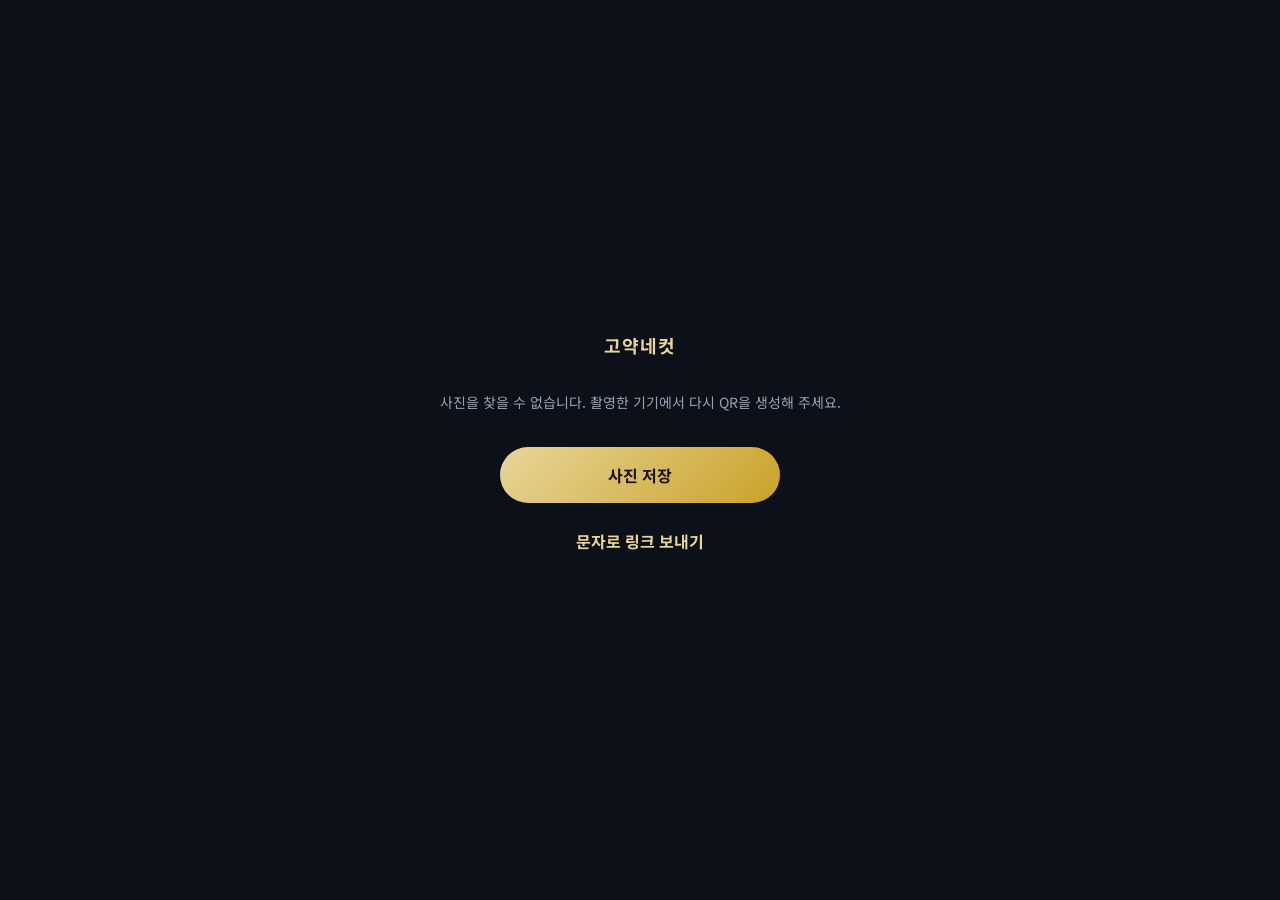
==== download.html @ 67e5cc91 "Fix select preview layout and photo-only QR/SMS download Select slots use absolute guide coordinates" ====
<!DOCTYPE html>
<html lang="ko">
<head>
  <meta charset="UTF-8" />
  <meta name="viewport" content="width=device-width, initial-scale=1, maximum-scale=1, viewport-fit=cover" />
  <meta name="apple-mobile-web-app-capable" content="yes" />
  <title>고약네컷 사진 저장</title>
  <link href="https://fonts.googleapis.com/css2?family=Noto+Sans+KR:wght@500;700&display=swap" rel="stylesheet" />
  <style>
    * { box-sizing: border-box; }
    body {
      margin: 0;
      min-height: 100vh;
      background: #0c1018;
      color: #f4f0e6;
      font-family: "Noto Sans KR", sans-serif;
      display: flex;
      flex-direction: column;
      align-items: center;
      justify-content: center;
      padding: 24px;
      gap: 20px;
    }
    h1 {
      margin: 0;
      font-size: 18px;
      font-weight: 700;
      letter-spacing: 0.06em;
      color: #e8d59a;
    }
    #photo {
      max-width: min(100%, 420px);
      max-height: 62vh;
      width: auto;
      height: auto;
      border-radius: 12px;
      border: 1px solid rgba(232, 213, 154, 0.25);
      background: #111;
      display: none;
    }
    #msg {
      color: #9aa3b5;
      text-align: center;
      line-height: 1.5;
      font-size: 14px;
    }
    .actions { display: flex; flex-direction: column; gap: 10px; width: min(280px, 100%); }
    a.btn, button.btn {
      display: block;
      text-align: center;
      text-decoration: none;
      border: none;
      border-radius: 999px;
      padding: 16px 24px;
      font-size: 16px;
      font-weight: 700;
      cursor: pointer;
      font-family: inherit;
    }
    .btn-primary {
      background: linear-gradient(135deg, #e8d59a, #c9a227);
      color: #1a1408;
    }
    .btn-secondary {
      background: transparent;
      color: #e8d59a;
      border: 1px solid rgba(232, 213, 154, 0.3);
    }
  </style>
</head>
<body>
  <h1>고약네컷</h1>
  <p id="msg">사진을 불러오는 중…</p>
  <img id="photo" alt="고약네컷 사진" />
  <div class="actions">
    <a class="btn btn-primary" id="btn-save" download="goyak-necut.jpg" hidden>사진 저장</a>
    <button type="button" class="btn btn-secondary" id="btn-sms" hidden>문자로 링크 보내기</button>
  </div>

  <script src="js/share.js"></script>
  <script>
    (async function () {
      const params = new URLSearchParams(location.search);
      const imgParam = params.get("img");
      const id = params.get("v");
      const msg = document.getElementById("msg");
      const photo = document.getElementById("photo");
      const btnSave = document.getElementById("btn-save");
      const btnSms = document.getElementById("btn-sms");

      let dataUrl = null;
      let shareUrl = location.href;

      try {
        if (imgParam) {
          // 원격 이미지 URL → 표시 + 저장
          const remote = decodeURIComponent(imgParam);
          shareUrl = remote;
          photo.crossOrigin = "anonymous";
          photo.src = remote;
          await new Promise((res, rej) => {
            photo.onload = res;
            photo.onerror = rej;
          });
          // canvas로 dataURL 만들어 저장 보장
          const c = document.createElement("canvas");
          c.width = photo.naturalWidth;
          c.height = photo.naturalHeight;
          c.getContext("2d").drawImage(photo, 0, 0);
          try {
            dataUrl = c.toDataURL("image/jpeg", 0.95);
          } catch (_) {
            dataUrl = remote;
          }
        } else if (id && typeof PhotoShare !== "undefined") {
          const row = await PhotoShare.loadLocal(id);
          if (!row || !row.dataUrl) throw new Error("not found");
          dataUrl = row.dataUrl;
          photo.src = dataUrl;
          shareUrl = location.href;
        } else {
          throw new Error("no photo");
        }

        photo.style.display = "block";
        msg.textContent = "아래에서 사진을 저장하세요";
        btnSave.hidden = false;
        btnSave.href = dataUrl;
        if (dataUrl.startsWith("data:")) {
          btnSave.setAttribute("download", "goyak-necut.jpg");
        } else {
          btnSave.removeAttribute("download");
          btnSave.target = "_blank";
          btnSave.href = shareUrl;
        }

        // 자동 저장 시도 (모바일에서 막힐 수 있음)
        setTimeout(() => {
          try {
            const a = document.createElement("a");
            a.href = dataUrl;
            a.download = "goyak-necut.jpg";
            document.body.appendChild(a);
            a.click();
            a.remove();
          } catch (_) {}
        }, 400);

        btnSms.hidden = false;
        btnSms.onclick = () => {
          const body = encodeURIComponent("고약네컷 사진 다운로드: " + shareUrl);
          location.href = "sms:&body=" + body;
        };
      } catch (e) {
        console.error(e);
        msg.textContent = "사진을 찾을 수 없습니다.\n촬영한 기기에서 다시 QR을 생성해 주세요.";
      }
    })();
  </script>
</body>
</html>
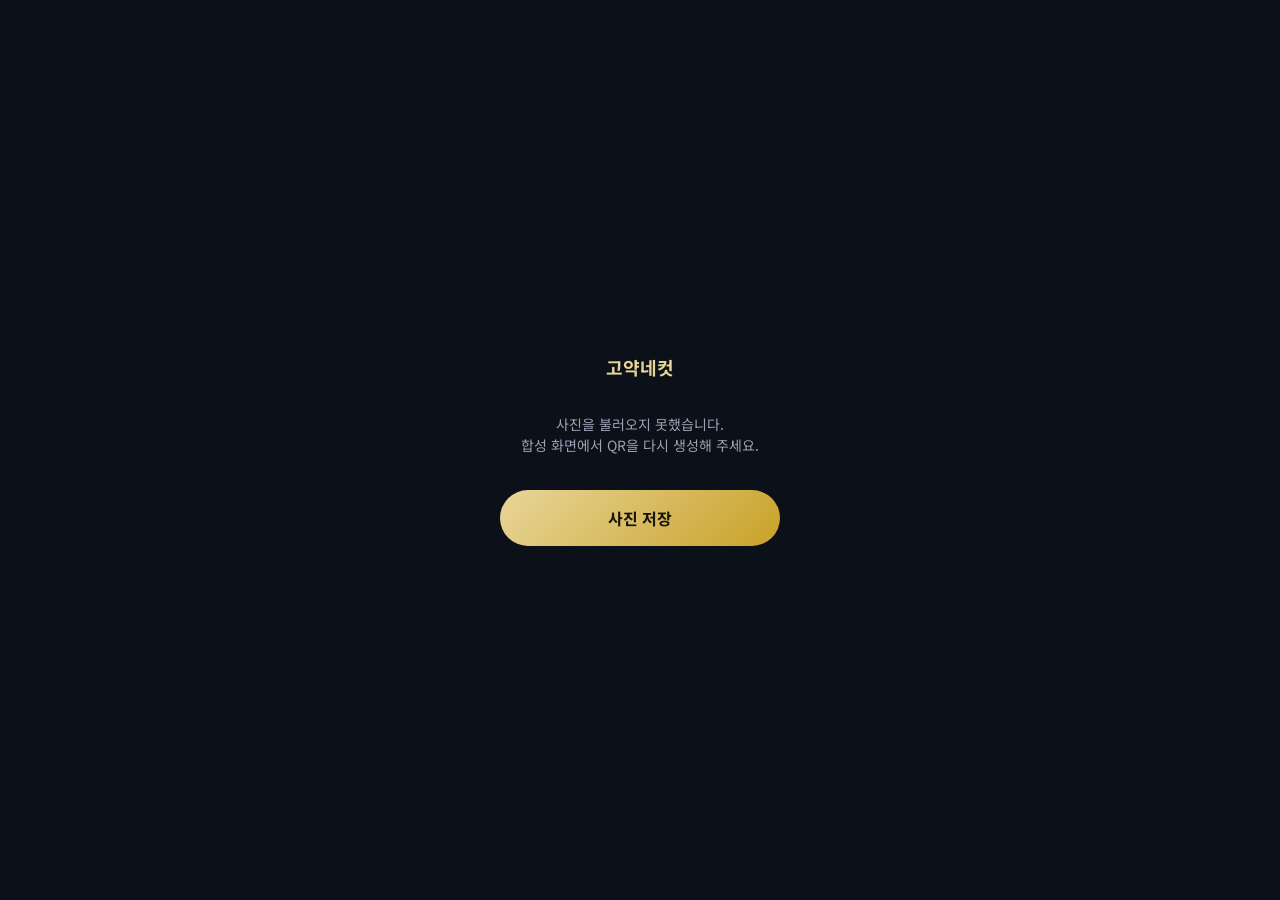
==== commit e5c44e7c: "Fix QR photo download and remove SMS sharing Upload to multiple hosts and put a direct image URL in " ====
--- a/download.html
+++ b/download.html
@@ -3,7 +3,6 @@
 <head>
   <meta charset="UTF-8" />
   <meta name="viewport" content="width=device-width, initial-scale=1, maximum-scale=1, viewport-fit=cover" />
-  <meta name="apple-mobile-web-app-capable" content="yes" />
   <title>고약네컷 사진 저장</title>
   <link href="https://fonts.googleapis.com/css2?family=Noto+Sans+KR:wght@500;700&display=swap" rel="stylesheet" />
   <style>
@@ -21,50 +20,27 @@
       padding: 24px;
       gap: 20px;
     }
-    h1 {
-      margin: 0;
-      font-size: 18px;
-      font-weight: 700;
-      letter-spacing: 0.06em;
-      color: #e8d59a;
-    }
+    h1 { margin: 0; font-size: 18px; color: #e8d59a; }
     #photo {
       max-width: min(100%, 420px);
-      max-height: 62vh;
-      width: auto;
-      height: auto;
+      max-height: 65vh;
       border-radius: 12px;
       border: 1px solid rgba(232, 213, 154, 0.25);
       background: #111;
       display: none;
     }
-    #msg {
-      color: #9aa3b5;
-      text-align: center;
-      line-height: 1.5;
-      font-size: 14px;
-    }
-    .actions { display: flex; flex-direction: column; gap: 10px; width: min(280px, 100%); }
-    a.btn, button.btn {
+    #msg { color: #9aa3b5; text-align: center; line-height: 1.5; font-size: 14px; white-space: pre-line; }
+    .btn {
       display: block;
+      width: min(280px, 100%);
       text-align: center;
       text-decoration: none;
-      border: none;
       border-radius: 999px;
       padding: 16px 24px;
       font-size: 16px;
       font-weight: 700;
-      cursor: pointer;
-      font-family: inherit;
-    }
-    .btn-primary {
       background: linear-gradient(135deg, #e8d59a, #c9a227);
       color: #1a1408;
-    }
-    .btn-secondary {
-      background: transparent;
-      color: #e8d59a;
-      border: 1px solid rgba(232, 213, 154, 0.3);
     }
   </style>
 </head>
@@ -72,10 +48,7 @@
   <h1>고약네컷</h1>
   <p id="msg">사진을 불러오는 중…</p>
   <img id="photo" alt="고약네컷 사진" />
-  <div class="actions">
-    <a class="btn btn-primary" id="btn-save" download="goyak-necut.jpg" hidden>사진 저장</a>
-    <button type="button" class="btn btn-secondary" id="btn-sms" hidden>문자로 링크 보내기</button>
-  </div>
+  <a class="btn" id="btn-save" hidden>사진 저장</a>
 
   <script src="js/share.js"></script>
   <script>
@@ -86,74 +59,53 @@
       const msg = document.getElementById("msg");
       const photo = document.getElementById("photo");
       const btnSave = document.getElementById("btn-save");
-      const btnSms = document.getElementById("btn-sms");
-
-      let dataUrl = null;
-      let shareUrl = location.href;
 
       try {
+        let href = null;
+
         if (imgParam) {
-          // 원격 이미지 URL → 표시 + 저장
-          const remote = decodeURIComponent(imgParam);
-          shareUrl = remote;
-          photo.crossOrigin = "anonymous";
-          photo.src = remote;
-          await new Promise((res, rej) => {
-            photo.onload = res;
-            photo.onerror = rej;
-          });
-          // canvas로 dataURL 만들어 저장 보장
-          const c = document.createElement("canvas");
-          c.width = photo.naturalWidth;
-          c.height = photo.naturalHeight;
-          c.getContext("2d").drawImage(photo, 0, 0);
-          try {
-            dataUrl = c.toDataURL("image/jpeg", 0.95);
-          } catch (_) {
-            dataUrl = remote;
-          }
+          href = decodeURIComponent(imgParam);
+          photo.src = href;
         } else if (id && typeof PhotoShare !== "undefined") {
           const row = await PhotoShare.loadLocal(id);
           if (!row || !row.dataUrl) throw new Error("not found");
-          dataUrl = row.dataUrl;
-          photo.src = dataUrl;
-          shareUrl = location.href;
+          href = row.dataUrl;
+          photo.src = href;
         } else {
           throw new Error("no photo");
         }
 
+        await new Promise((res, rej) => {
+          photo.onload = res;
+          photo.onerror = rej;
+        });
+
         photo.style.display = "block";
-        msg.textContent = "아래에서 사진을 저장하세요";
+        msg.textContent = "사진을 길게 누르거나\n아래 버튼으로 저장하세요";
         btnSave.hidden = false;
-        btnSave.href = dataUrl;
-        if (dataUrl.startsWith("data:")) {
+        btnSave.href = href;
+        if (href.startsWith("data:")) {
           btnSave.setAttribute("download", "goyak-necut.jpg");
         } else {
-          btnSave.removeAttribute("download");
+          btnSave.setAttribute("download", "goyak-necut.jpg");
           btnSave.target = "_blank";
-          btnSave.href = shareUrl;
+          btnSave.rel = "noopener";
         }
 
-        // 자동 저장 시도 (모바일에서 막힐 수 있음)
-        setTimeout(() => {
-          try {
+        // data URL이면 자동 저장 시도
+        if (href.startsWith("data:")) {
+          setTimeout(() => {
             const a = document.createElement("a");
-            a.href = dataUrl;
+            a.href = href;
             a.download = "goyak-necut.jpg";
             document.body.appendChild(a);
             a.click();
             a.remove();
-          } catch (_) {}
-        }, 400);
-
-        btnSms.hidden = false;
-        btnSms.onclick = () => {
-          const body = encodeURIComponent("고약네컷 사진 다운로드: " + shareUrl);
-          location.href = "sms:&body=" + body;
-        };
+          }, 300);
+        }
       } catch (e) {
         console.error(e);
-        msg.textContent = "사진을 찾을 수 없습니다.\n촬영한 기기에서 다시 QR을 생성해 주세요.";
+        msg.textContent = "사진을 불러오지 못했습니다.\n합성 화면에서 QR을 다시 생성해 주세요.";
       }
     })();
   </script>
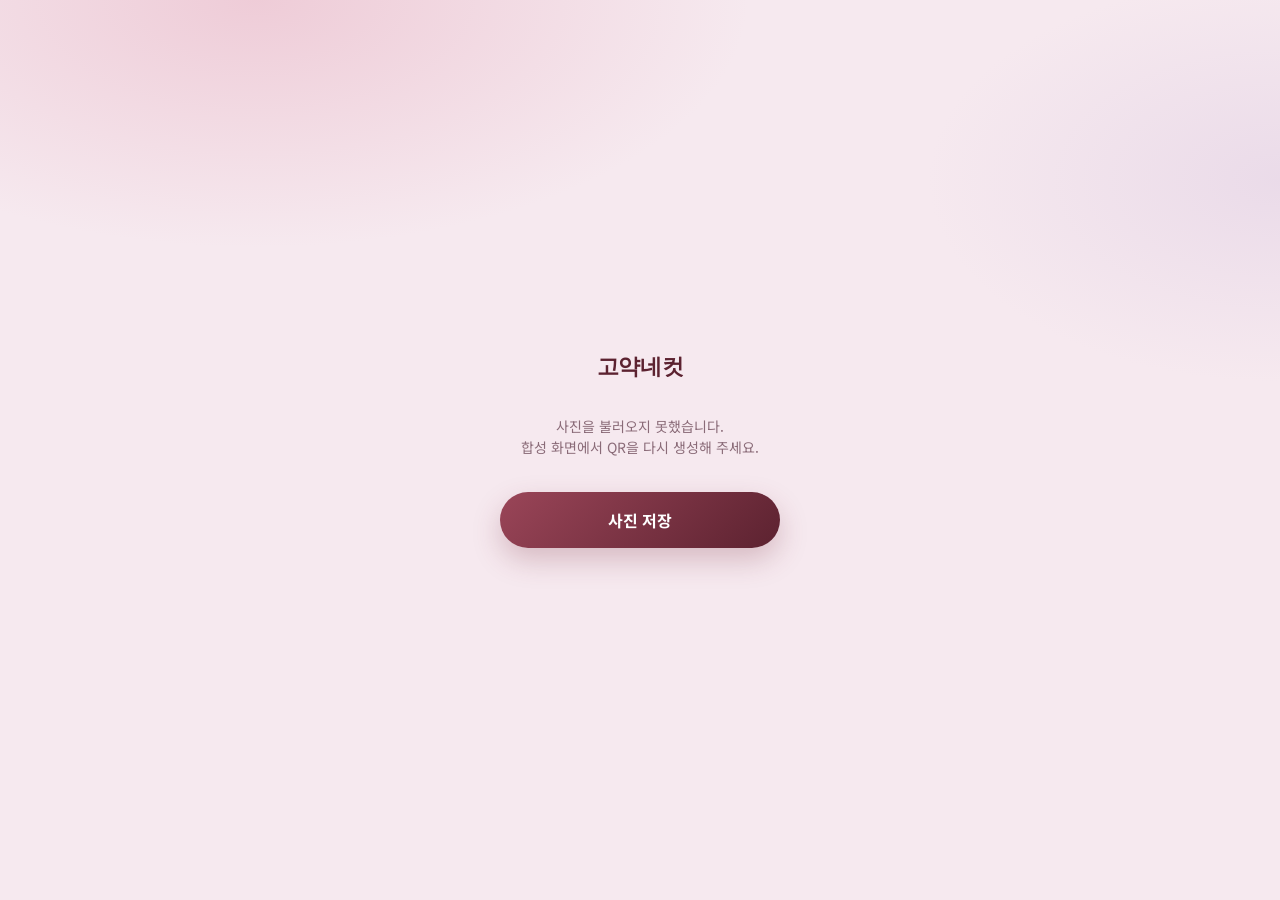
==== commit ff215e41: "Restyle UI with pastel blush and burgundy accents Replace the dark gold antique look with a soft pas" ====
--- a/download.html
+++ b/download.html
@@ -3,15 +3,19 @@
 <head>
   <meta charset="UTF-8" />
   <meta name="viewport" content="width=device-width, initial-scale=1, maximum-scale=1, viewport-fit=cover" />
+  <meta name="theme-color" content="#F6E9EF" />
   <title>고약네컷 사진 저장</title>
-  <link href="https://fonts.googleapis.com/css2?family=Noto+Sans+KR:wght@500;700&display=swap" rel="stylesheet" />
+  <link href="https://fonts.googleapis.com/css2?family=Outfit:wght@600;700&family=Noto+Sans+KR:wght@500;700&display=swap" rel="stylesheet" />
   <style>
     * { box-sizing: border-box; }
     body {
       margin: 0;
       min-height: 100vh;
-      background: #0c1018;
-      color: #f4f0e6;
+      background:
+        radial-gradient(ellipse 70% 50% at 20% 0%, rgba(232, 180, 196, 0.55), transparent 55%),
+        radial-gradient(ellipse 55% 45% at 100% 20%, rgba(217, 198, 224, 0.4), transparent 50%),
+        #F6E9EF;
+      color: #3A2430;
       font-family: "Noto Sans KR", sans-serif;
       display: flex;
       flex-direction: column;
@@ -20,16 +24,30 @@
       padding: 24px;
       gap: 20px;
     }
-    h1 { margin: 0; font-size: 18px; color: #e8d59a; }
+    h1 {
+      margin: 0;
+      font-family: "Outfit", sans-serif;
+      font-size: 22px;
+      font-weight: 700;
+      color: #5C2230;
+      letter-spacing: -0.02em;
+    }
     #photo {
       max-width: min(100%, 420px);
       max-height: 65vh;
-      border-radius: 12px;
-      border: 1px solid rgba(232, 213, 154, 0.25);
-      background: #111;
+      border-radius: 16px;
+      border: 1px solid rgba(122, 47, 63, 0.12);
+      background: #fff;
+      box-shadow: 0 18px 40px rgba(122, 47, 63, 0.12);
       display: none;
     }
-    #msg { color: #9aa3b5; text-align: center; line-height: 1.5; font-size: 14px; white-space: pre-line; }
+    #msg {
+      color: #8A6B78;
+      text-align: center;
+      line-height: 1.5;
+      font-size: 14px;
+      white-space: pre-line;
+    }
     .btn {
       display: block;
       width: min(280px, 100%);
@@ -39,8 +57,9 @@
       padding: 16px 24px;
       font-size: 16px;
       font-weight: 700;
-      background: linear-gradient(135deg, #e8d59a, #c9a227);
-      color: #1a1408;
+      background: linear-gradient(135deg, #9A4558, #5C2230);
+      color: #fff;
+      box-shadow: 0 12px 28px rgba(122, 47, 63, 0.25);
     }
   </style>
 </head>
@@ -84,16 +103,11 @@
         msg.textContent = "사진을 길게 누르거나\n아래 버튼으로 저장하세요";
         btnSave.hidden = false;
         btnSave.href = href;
-        if (href.startsWith("data:")) {
-          btnSave.setAttribute("download", "goyak-necut.jpg");
-        } else {
-          btnSave.setAttribute("download", "goyak-necut.jpg");
+        btnSave.setAttribute("download", "goyak-necut.jpg");
+        if (!href.startsWith("data:")) {
           btnSave.target = "_blank";
           btnSave.rel = "noopener";
-        }
-
-        // data URL이면 자동 저장 시도
-        if (href.startsWith("data:")) {
+        } else {
           setTimeout(() => {
             const a = document.createElement("a");
             a.href = href;
